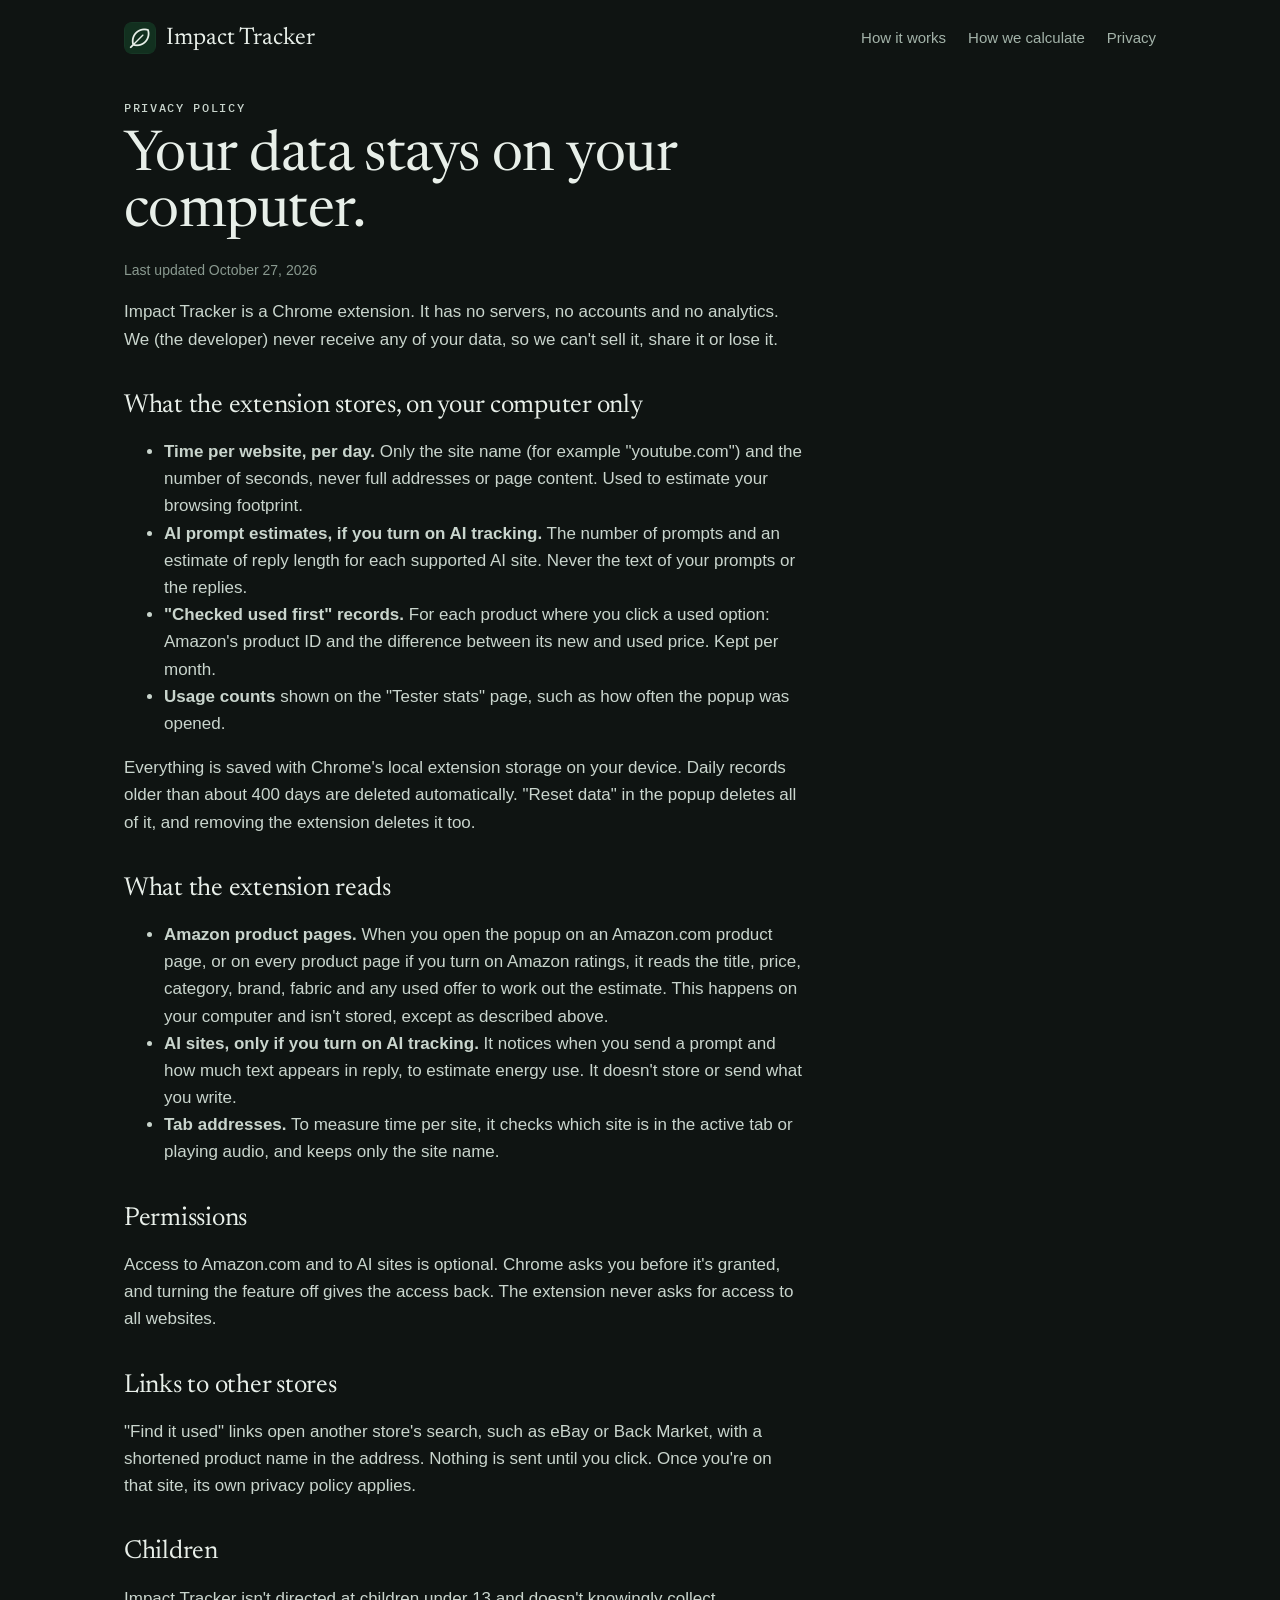
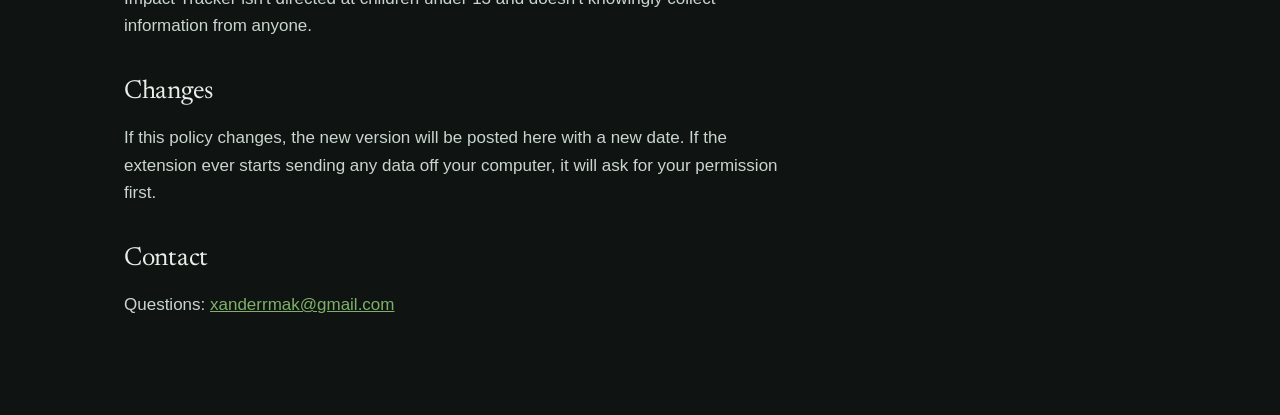
==== privacy.html @ dfb5da82 "Impact Tracker website Co-Authored-By: Claude Opus 5.5 <noreply@anthropic.com>" ====
<!DOCTYPE html>
<html lang="en">
<head>
<meta charset="utf-8">
<meta name="viewport" content="width=device-width, initial-scale=1">
<title>Privacy policy: Impact Tracker</title>
<link rel="icon" href="img/icon.png">
<link rel="stylesheet" href="style.css">
</head>
<body>
<div class="wrap">
  <nav>
    <a class="brand" href="./"><img src="img/icon.png" alt="">Impact Tracker</a>
    <div class="links"><a href="./#how">How it works</a><a href="method.html">How we calculate</a><a href="privacy.html">Privacy</a></div>
  </nav>

  <main class="doc">
    <p class="label">Privacy policy</p>
    <h1>Your data stays on your computer.</h1>
    <p class="updated">Last updated October 27, 2026</p>

    <p>Impact Tracker is a Chrome extension. It has no servers, no accounts and no analytics. We (the developer) never receive any of your data, so we can't sell it, share it or lose it.</p>

    <h2>What the extension stores, on your computer only</h2>
    <ul>
      <li><strong>Time per website, per day.</strong> Only the site name (for example "youtube.com") and the number of seconds, never full addresses or page content. Used to estimate your browsing footprint.</li>
      <li><strong>AI prompt estimates, if you turn on AI tracking.</strong> The number of prompts and an estimate of reply length for each supported AI site. Never the text of your prompts or the replies.</li>
      <li><strong>"Checked used first" records.</strong> For each product where you click a used option: Amazon's product ID and the difference between its new and used price. Kept per month.</li>
      <li><strong>Usage counts</strong> shown on the "Tester stats" page, such as how often the popup was opened.</li>
    </ul>
    <p>Everything is saved with Chrome's local extension storage on your device. Daily records older than about 400 days are deleted automatically. "Reset data" in the popup deletes all of it, and removing the extension deletes it too.</p>

    <h2>What the extension reads</h2>
    <ul>
      <li><strong>Amazon product pages.</strong> When you open the popup on an Amazon.com product page, or on every product page if you turn on Amazon ratings, it reads the title, price, category, brand, fabric and any used offer to work out the estimate. This happens on your computer and isn't stored, except as described above.</li>
      <li><strong>AI sites, only if you turn on AI tracking.</strong> It notices when you send a prompt and how much text appears in reply, to estimate energy use. It doesn't store or send what you write.</li>
      <li><strong>Tab addresses.</strong> To measure time per site, it checks which site is in the active tab or playing audio, and keeps only the site name.</li>
    </ul>

    <h2>Permissions</h2>
    <p>Access to Amazon.com and to AI sites is optional. Chrome asks you before it's granted, and turning the feature off gives the access back. The extension never asks for access to all websites.</p>

    <h2>Links to other stores</h2>
    <p>"Find it used" links open another store's search, such as eBay or Back Market, with a shortened product name in the address. Nothing is sent until you click. Once you're on that site, its own privacy policy applies.</p>

    <h2>Children</h2>
    <p>Impact Tracker isn't directed at children under 13 and doesn't knowingly collect information from anyone.</p>

    <h2>Changes</h2>
    <p>If this policy changes, the new version will be posted here with a new date. If the extension ever starts sending any data off your computer, it will ask for your permission first.</p>

    <h2>Contact</h2>
    <p>Questions: <a href="mailto:xanderrmak@gmail.com">xanderrmak@gmail.com</a></p>
  </main>
</div>
</body>
</html>
---- style.css ----
@font-face { font-family: "Newsreader"; src: url(fonts/Newsreader.ttf); font-weight: 200 800; font-display: swap; }
@font-face { font-family: "Plex Mono"; src: url(fonts/IBMPlexMono-Medium.ttf); font-weight: 500; font-display: swap; }

:root {
  --bg: #0f1412; --panel: #1a221d; --line: #1f2a24; --text: #e8efe9; --muted: #a3b3a9; --faint: #8a9a90;
  --green: #7fb069; --deep: #12301f; --paper: #efebe1; --ink: #14231b;
  --serif: "Newsreader", Georgia, serif; --mono: "Plex Mono", Menlo, monospace;
  color-scheme: dark;
}
* { box-sizing: border-box; }
body { margin: 0; background: var(--bg); color: var(--text);
       font: 17px/1.6 -apple-system, BlinkMacSystemFont, "Segoe UI", sans-serif; }
img { max-width: 100%; display: block; }
a { color: var(--green); }
.wrap { max-width: 1080px; margin: 0 auto; padding-inline: 24px; }

nav { display: flex; align-items: center; justify-content: space-between; gap: 16px; padding-block: 22px; }
.brand { white-space: nowrap; display: flex; align-items: center; gap: 10px; color: var(--text); text-decoration: none;
         font: 24px/1 var(--serif); }
.brand img { width: 32px; border-radius: 8px; }
nav .links { display: flex; gap: 22px; font-size: 15px; }
nav .links a { color: var(--muted); text-decoration: none; }
nav .links a:hover { color: var(--text); }

.label { font: 500 12px var(--mono); letter-spacing: .14em; text-transform: uppercase; color: var(--green); margin: 0 0 14px; }
h1, h2 { font-family: var(--serif); font-weight: 400; letter-spacing: -.01em; margin: 0 0 18px; }
h1 { font-size: clamp(48px, 8vw, 84px); line-height: 1; }
h2 { font-size: clamp(34px, 5vw, 50px); line-height: 1.05; }
.lede { font-size: 20px; color: var(--muted); max-width: 30em; margin: 0 0 28px; }

.hero { display: grid; grid-template-columns: 1.1fr .9fr; gap: 56px; align-items: center; padding-block: 48px 72px; }
.cta { display: inline-block; background: #2f6b4a; color: #fff; text-decoration: none; font-weight: 600;
       padding: 14px 24px; border-radius: 10px; }
.cta:hover { background: #377d57; }
.cta[aria-disabled="true"] { background: var(--panel); color: var(--muted); border: 1px solid #2a3a31; }
.fine { font-size: 14px; color: var(--faint); margin-top: 14px; }
.shot { border: 1px solid #2a3a31; border-radius: 18px; overflow: hidden; box-shadow: 0 30px 80px rgba(0,0,0,.45); }
.hero .shot { max-width: 380px; justify-self: center; }
.hero > *, .split > * { min-width: 0; }
/* Popup captures are full-length; show a window of them. --top is a share of the image width. */
.crop { aspect-ratio: 380 / 640; }
.crop img { width: 100%; margin-top: calc(var(--top, 0) * -100%); }

section.band { padding-block: 80px; border-top: 1px solid var(--line); }
.split { display: grid; grid-template-columns: 1fr 1fr; gap: 56px; align-items: center; }
.split p { color: var(--muted); }
.light { background: #fff; border-radius: 18px; padding: 36px 28px 28px; }
.light img { max-width: 330px; margin-left: auto; }

.three { display: grid; grid-template-columns: repeat(3, 1fr); gap: 20px; margin-top: 36px; }
.card { background: var(--panel); border-radius: 14px; padding: 24px; }
.card svg { width: 22px; height: 22px; color: var(--green); margin-bottom: 14px; }
.card h3 { font: 400 24px/1.2 var(--serif); margin: 0 0 8px; }
.card p { margin: 0; font-size: 15px; color: var(--muted); }

.paper { background: var(--paper); color: var(--ink); }
.paper .label { color: #2f6b4a; }
.paper p { color: #5b665e; }
.paper .shot { border-color: #d6d1c4; box-shadow: 0 30px 80px rgba(0,0,0,.15); max-width: 320px; justify-self: center; }

footer { border-top: 1px solid var(--line); padding-block: 36px 48px; font-size: 14px; color: var(--faint); }
footer .row { display: flex; flex-wrap: wrap; gap: 8px 22px; margin-bottom: 14px; }
footer a { color: var(--muted); }

/* Text pages (privacy) */
.doc { max-width: 680px; padding-block: 24px 80px; }
.doc h1 { font-size: clamp(40px, 6vw, 56px); }
.doc h2 { font-size: 26px; margin-top: 40px; }
.doc p, .doc li { color: #c9d5cd; }
.doc .updated { color: var(--faint); font-size: 14px; }

@media (max-width: 800px) {
  .hero, .split { grid-template-columns: 1fr; gap: 36px; }
  .three { grid-template-columns: 1fr; }
  nav .links { gap: 14px; font-size: 14px; }
  nav .links a:first-child { display: none; }
  .light img { margin-inline: auto; }
}
@media (max-width: 480px) {
  nav .links a:nth-child(2) { display: none; }
}
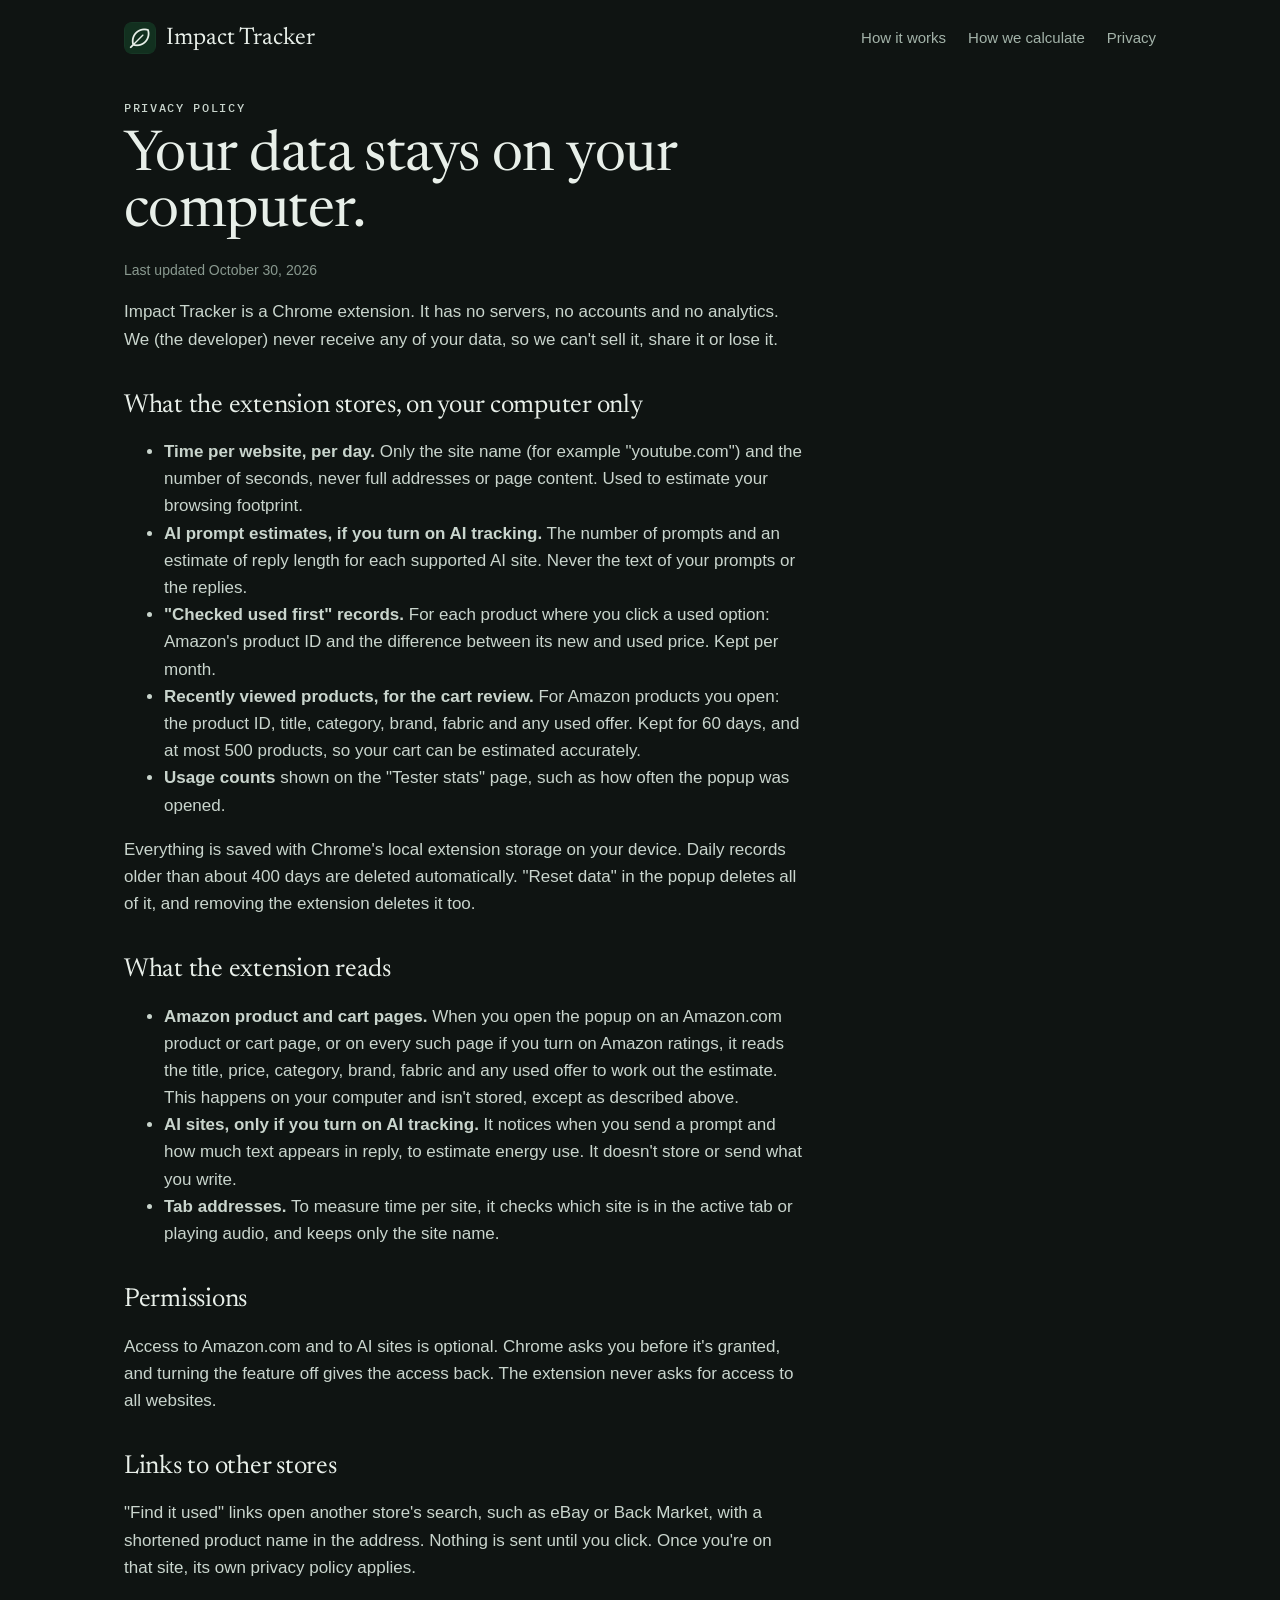
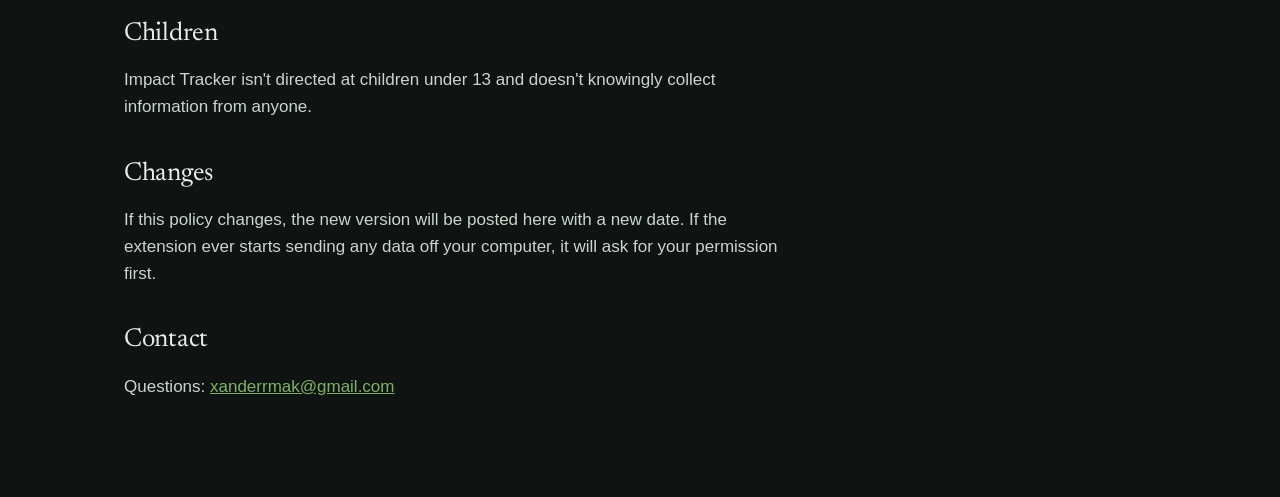
==== commit e1c87f11: "Privacy policy: cart review; method: renewed items, drinking water" ====
--- a/privacy.html
+++ b/privacy.html
@@ -17,7 +17,7 @@
   <main class="doc">
     <p class="label">Privacy policy</p>
     <h1>Your data stays on your computer.</h1>
-    <p class="updated">Last updated October 27, 2026</p>
+    <p class="updated">Last updated October 30, 2026</p>
 
     <p>Impact Tracker is a Chrome extension. It has no servers, no accounts and no analytics. We (the developer) never receive any of your data, so we can't sell it, share it or lose it.</p>
 
@@ -26,13 +26,14 @@
       <li><strong>Time per website, per day.</strong> Only the site name (for example "youtube.com") and the number of seconds, never full addresses or page content. Used to estimate your browsing footprint.</li>
       <li><strong>AI prompt estimates, if you turn on AI tracking.</strong> The number of prompts and an estimate of reply length for each supported AI site. Never the text of your prompts or the replies.</li>
       <li><strong>"Checked used first" records.</strong> For each product where you click a used option: Amazon's product ID and the difference between its new and used price. Kept per month.</li>
+      <li><strong>Recently viewed products, for the cart review.</strong> For Amazon products you open: the product ID, title, category, brand, fabric and any used offer. Kept for 60 days, and at most 500 products, so your cart can be estimated accurately.</li>
       <li><strong>Usage counts</strong> shown on the "Tester stats" page, such as how often the popup was opened.</li>
     </ul>
     <p>Everything is saved with Chrome's local extension storage on your device. Daily records older than about 400 days are deleted automatically. "Reset data" in the popup deletes all of it, and removing the extension deletes it too.</p>
 
     <h2>What the extension reads</h2>
     <ul>
-      <li><strong>Amazon product pages.</strong> When you open the popup on an Amazon.com product page, or on every product page if you turn on Amazon ratings, it reads the title, price, category, brand, fabric and any used offer to work out the estimate. This happens on your computer and isn't stored, except as described above.</li>
+      <li><strong>Amazon product and cart pages.</strong> When you open the popup on an Amazon.com product or cart page, or on every such page if you turn on Amazon ratings, it reads the title, price, category, brand, fabric and any used offer to work out the estimate. This happens on your computer and isn't stored, except as described above.</li>
       <li><strong>AI sites, only if you turn on AI tracking.</strong> It notices when you send a prompt and how much text appears in reply, to estimate energy use. It doesn't store or send what you write.</li>
       <li><strong>Tab addresses.</strong> To measure time per site, it checks which site is in the active tab or playing audio, and keeps only the site name.</li>
     </ul>
